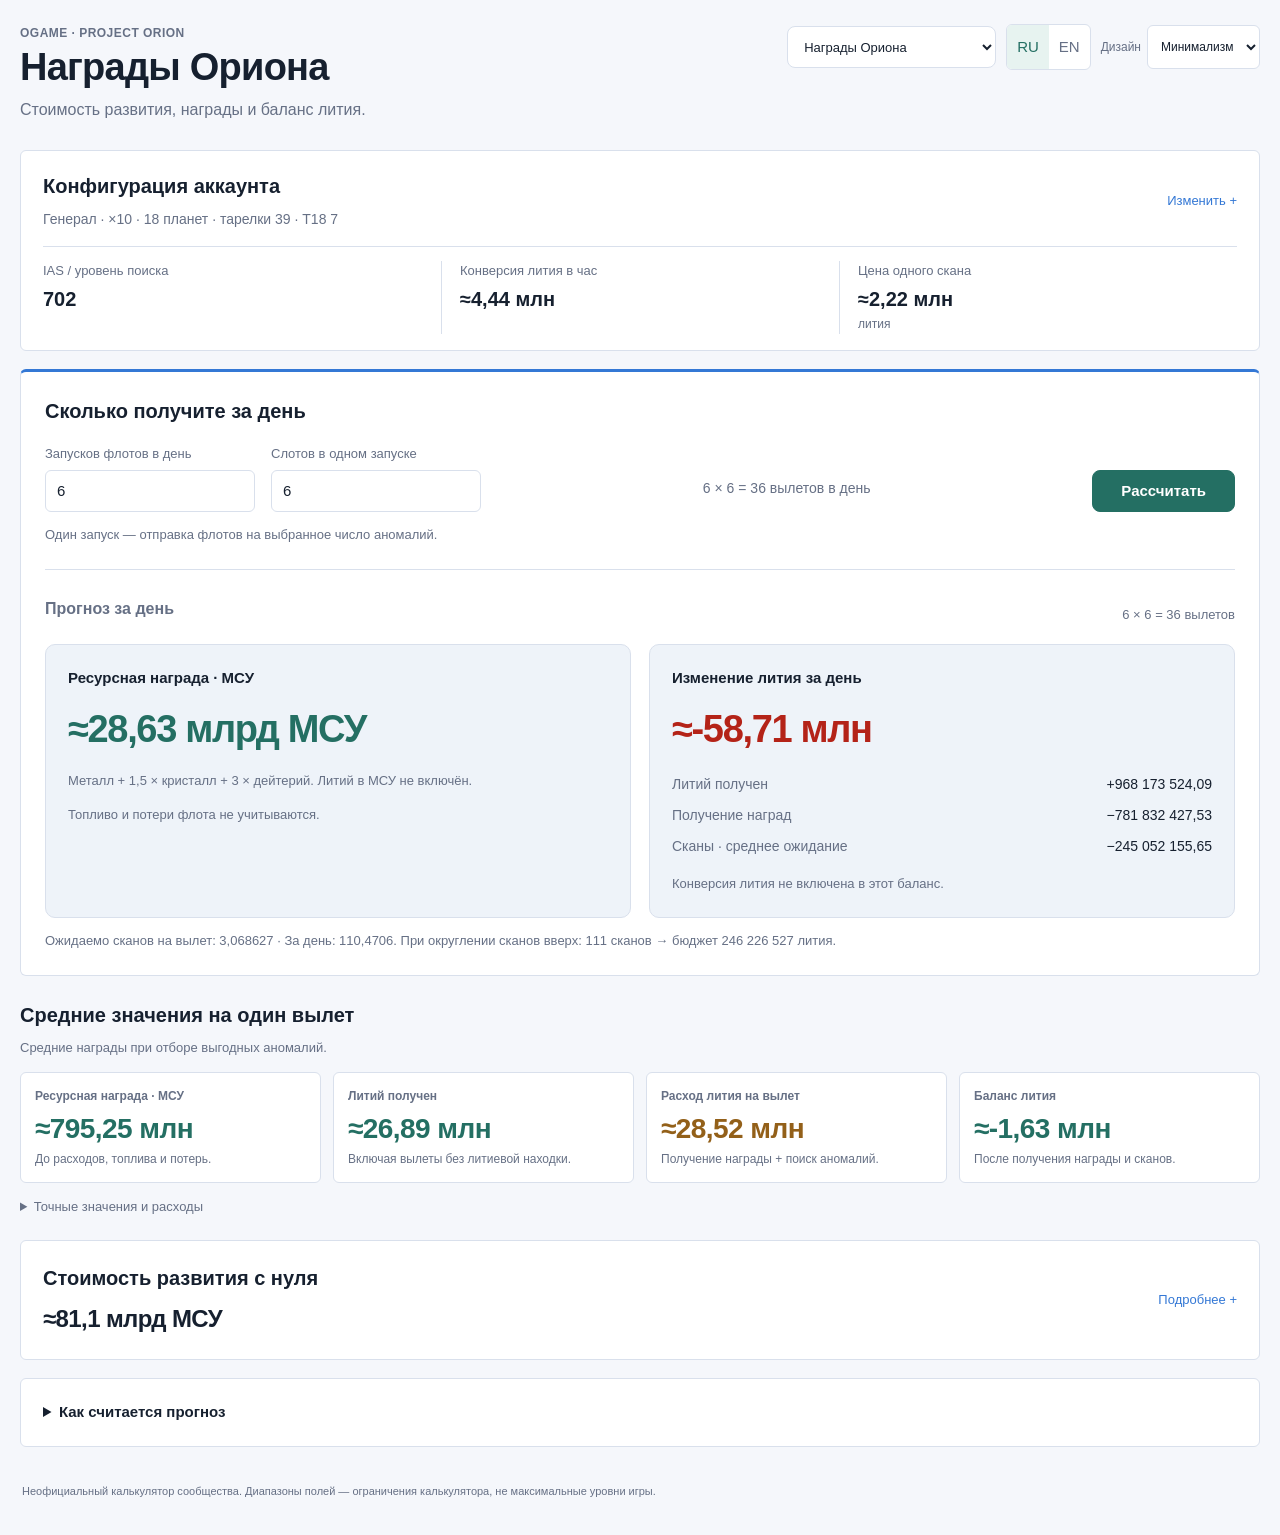
==== index.html @ 2113580e "Add expedition expected rewards calculator with independent resource and fleet models" ====
<!doctype html>
<html lang="ru" data-theme="minimal">
<head>
  <meta charset="utf-8">
  <meta name="viewport" content="width=device-width,initial-scale=1">
  <title>Награды Ориона — OGame</title>
  <meta name="description" content="OGame Orion expected rewards, lithium spending and account configuration cost calculator. RU/EN. Experimental model based on 1,878 anomalies.">
  <link rel="stylesheet" href="styles.css">
  <link rel="stylesheet" href="rewards.css?v=5">
  <script defer src="core.js?v=5"></script>
  <script defer src="rewards.js?v=6"></script>
</head>
<body data-calculator="rewards">
  <main class="shell">
    <header class="hero">
      <div><p class="eyebrow">OGame · Project Orion</p><h1 id="title">Награды Ориона</h1><p class="lede" id="intro"></p></div>
      <nav class="header-actions" aria-label="Language and design">
        <select id="calculatorSelect" class="calculator-picker" aria-label="Калькулятор">
          <option value="https://zikunow.github.io/ogame-orion-ias-calculator/" id="navIas">Калькулятор тарелок (IAS)</option>
          <option value="https://zikunow.github.io/ogame-orion-ias-calculator/resources.html" id="navResources">Калькулятор подзданий</option>
          <option value="https://zikunow.github.io/ogame-orion-ias-calculator/general.html" id="navGeneral">Калькулятор T18 Генерала</option>
          <option value="https://zikunow.github.io/ogame-orion-rewards-calculator/" id="navRewards" selected>Награды Ориона</option>
          <option value="expeditions.html" id="navExpeditions">Доход экспедиций</option>
          <option value="https://zikunow.github.io/ogame-orion-rewards-calculator/ias_for-dummies/" id="navSimple">Простой калькулятор</option>
          <option value="https://zikunow.github.io/ogame-orion-upgrade-planner/" id="navPlanner">Планировщик улучшений</option>
        </select>
        <div class="language-switch"><button type="button" id="langRu" aria-pressed="true">RU</button><button type="button" id="langEn" aria-pressed="false">EN</button></div>
        <label class="theme-control"><span id="themeLabel">Дизайн</span><select id="theme"><option value="minimal" id="minimal">Минимализм</option><option value="cosmic" id="cosmic">Космос</option></select></label>
      </nav>
    </header>
    <div id="form"></div>
    <p id="validation" class="validation" role="alert" hidden></p>
    
    <footer id="footer"></footer>
    <noscript>Для расчёта включите JavaScript. Enable JavaScript to use this calculator.</noscript>
  </main>
</body>
</html>
---- styles.css ----
:root {
  color-scheme: dark;
  --bg: #071019;
  --panel: #0d1a25;
  --panel-2: #102230;
  --line: #1e3a4d;
  --text: #e7f1f7;
  --muted: #8fa6b5;
  --accent: #65c6ff;
  --accent-2: #8fe3b0;
  --warning: #ffb86b;
  --danger: #ff7d7d;
  --shadow: 0 18px 60px rgba(0,0,0,.28);
}

* { box-sizing: border-box; }
.calculator-tabs { display: flex; gap: 8px; flex-wrap: wrap; margin-bottom: 18px; }
.calculator-tabs a { color: var(--text); text-decoration: none; padding: 8px 12px; border: 1px solid var(--line); border-radius: 6px; }
.calculator-tabs a:hover { border-color: var(--accent); }
.calculator-tabs a[aria-current="page"] { border-color: var(--accent); color: var(--accent); background: var(--panel); }
.resource-model { padding: 14px 16px; margin-top: 16px; }
.resource-model label { display: flex; gap: 10px; align-items: center; }
.resource-model input { width: 18px; height: 18px; accent-color: var(--accent); }
.resource-model p { margin: 8px 0; color: var(--muted); font-size: 13px; }
.resource-model a { color: var(--accent); font-size: 13px; }
.resource-controls select { width: 100%; height: 48px; border: 1px solid var(--line); border-radius: 6px; padding: 0 10px; background: var(--panel); color: var(--text); font: inherit; }
html { background: var(--bg); }
body {
  margin: 0;
  min-width: 320px;
  background:
    radial-gradient(circle at 15% 0%, rgba(51,130,170,.18), transparent 30rem),
    linear-gradient(180deg, #08131d 0%, var(--bg) 42rem);
  color: var(--text);
  font: 15px/1.5 Inter, ui-sans-serif, system-ui, -apple-system, BlinkMacSystemFont, "Segoe UI", sans-serif;
}

button, input { font: inherit; }

.shell {
  width: min(1500px, calc(100% - 32px));
  margin: 0 auto;
  padding: 44px 0 36px;
}

.hero {
  display: flex;
  align-items: flex-start;
  justify-content: space-between;
  gap: 24px;
  margin-bottom: 26px;
}

.eyebrow {
  margin: 0 0 6px;
  color: var(--accent);
  font-size: 12px;
  font-weight: 800;
  letter-spacing: .12em;
  text-transform: uppercase;
}

h1, h2, p { margin-top: 0; }
h1 {
  max-width: 880px;
  margin-bottom: 10px;
  font-size: clamp(32px, 5vw, 58px);
  line-height: 1.02;
  letter-spacing: -.045em;
}
h2 {
  margin-bottom: 0;
  font-size: 22px;
  letter-spacing: -.02em;
}

.lede {
  max-width: 760px;
  margin-bottom: 0;
  color: var(--muted);
  font-size: 17px;
}

.github-link, .secondary {
  border: 1px solid var(--line);
  border-radius: 10px;
  background: rgba(255,255,255,.025);
  color: var(--text);
  text-decoration: none;
  transition: .18s ease;
}
.github-link {
  flex: 0 0 auto;
  padding: 10px 13px;
}
.github-link:hover, .secondary:hover {
  border-color: #3b6a85;
  background: rgba(101,198,255,.07);
}

.panel {
  border: 1px solid var(--line);
  border-radius: 16px;
  background: linear-gradient(180deg, rgba(16,34,48,.94), rgba(10,24,34,.94));
  box-shadow: var(--shadow);
}

.controls {
  display: grid;
  grid-template-columns: repeat(3, minmax(140px, .75fr)) minmax(300px, 1.5fr) auto;
  gap: 14px;
  align-items: end;
  padding: 16px;
}

.controls > label > span,
.ratio legend,
.ratio label span {
  display: block;
  margin-bottom: 6px;
  color: var(--muted);
  font-size: 12px;
  font-weight: 700;
}

input {
  width: 100%;
  height: 42px;
  border: 1px solid #26465b;
  border-radius: 9px;
  outline: none;
  background: #081620;
  color: var(--text);
  padding: 0 11px;
}
input:focus {
  border-color: var(--accent);
  box-shadow: 0 0 0 3px rgba(101,198,255,.10);
}

.ratio {
  min-width: 0;
  margin: 0;
  border: 0;
  padding: 0;
}
.ratio-inputs {
  display: grid;
  grid-template-columns: 1fr auto 1fr auto 1fr;
  gap: 8px;
  align-items: end;
}
.ratio-inputs > span {
  padding-bottom: 10px;
  color: var(--muted);
}
.ratio label span { margin-bottom: 3px; }
.ratio input { height: 42px; }

.secondary {
  height: 42px;
  cursor: pointer;
  padding: 0 14px;
  white-space: nowrap;
}

.validation {
  margin: 12px 0 0;
  border: 1px solid rgba(255,125,125,.35);
  border-radius: 10px;
  background: rgba(255,125,125,.08);
  color: #ffd2d2;
  padding: 10px 12px;
}

.summary-grid {
  display: grid;
  grid-template-columns: repeat(4, 1fr);
  gap: 14px;
  margin: 14px 0;
}

.stat {
  min-width: 0;
  border: 1px solid var(--line);
  border-radius: 14px;
  background: rgba(13,26,37,.88);
  padding: 16px;
}
.stat span, .stat small {
  display: block;
  color: var(--muted);
}
.stat span {
  margin-bottom: 8px;
  font-size: 12px;
  font-weight: 800;
  letter-spacing: .06em;
  text-transform: uppercase;
}
.stat strong {
  display: block;
  overflow: hidden;
  margin-bottom: 4px;
  color: var(--accent-2);
  font-size: clamp(22px, 3vw, 32px);
  line-height: 1.15;
  text-overflow: ellipsis;
  white-space: nowrap;
}
.stat small { font-size: 12px; }

.table-panel { overflow: hidden; }
.section-head {
  display: flex;
  align-items: end;
  justify-content: space-between;
  gap: 24px;
  padding: 18px 18px 14px;
}
.section-head p:last-child {
  max-width: 520px;
  margin: 0;
  color: var(--muted);
  text-align: right;
  font-size: 13px;
}

.table-wrap {
  overflow: auto;
  border-top: 1px solid var(--line);
}
table {
  width: 100%;
  min-width: 1180px;
  border-collapse: collapse;
  font-variant-numeric: tabular-nums;
}
th, td {
  border-bottom: 1px solid rgba(39,72,92,.6);
  padding: 12px 13px;
  text-align: right;
  white-space: nowrap;
}
th:first-child, td:first-child { text-align: left; }
th {
  position: sticky;
  top: 0;
  z-index: 1;
  background: #0d1b26;
  color: #b8cbd6;
  font-size: 11px;
  letter-spacing: .045em;
  text-transform: uppercase;
}
th span {
  color: #708a99;
  font-size: 10px;
  font-weight: 600;
}
tbody tr:hover { background: rgba(101,198,255,.035); }
tbody tr:last-child td { border-bottom: 0; }
td strong { color: var(--text); }
td .sub {
  display: block;
  margin-top: 3px;
  color: #738b99;
  font-size: 10px;
}
.positive { color: var(--accent-2); }
.cost { color: #d9e9f2; }

.formulas {
  display: grid;
  grid-template-columns: 230px 1fr;
  gap: 18px 28px;
  margin-top: 14px;
  padding: 18px;
}
.formula-grid {
  display: grid;
  grid-template-columns: repeat(3, minmax(0, 1fr));
  gap: 12px;
}
.formula-grid > div {
  min-width: 0;
  border: 1px solid rgba(39,72,92,.75);
  border-radius: 11px;
  background: rgba(6,17,25,.35);
  padding: 13px;
}
.formula-grid span,
.formula-grid small {
  display: block;
  color: var(--muted);
  font-size: 11px;
}
.formula-grid code {
  display: block;
  overflow-x: auto;
  margin: 7px 0;
  color: #d8f3ff;
  font-size: 13px;
  white-space: nowrap;
}
.note {
  grid-column: 2;
  margin: 0;
  color: var(--warning);
  font-size: 12px;
}

footer {
  display: flex;
  justify-content: space-between;
  gap: 20px;
  padding: 18px 2px 0;
  color: #66808f;
  font-size: 11px;
}

@media (max-width: 1050px) {
  .controls { grid-template-columns: repeat(3, 1fr); }
  .ratio { grid-column: span 2; }
  .summary-grid { grid-template-columns: repeat(2, 1fr); }
  .formulas { grid-template-columns: 1fr; }
  .note { grid-column: 1; }
}

@media (max-width: 680px) {
  .shell { width: min(100% - 20px, 1500px); padding-top: 24px; }
  .hero { display: block; }
  .github-link { display: inline-block; margin-top: 18px; }
  .controls { grid-template-columns: 1fr 1fr; }
  .controls > label:first-child { grid-column: 1 / -1; }
  .ratio { grid-column: 1 / -1; }
  .secondary { grid-column: 1 / -1; }
  .summary-grid { grid-template-columns: 1fr; }
  .section-head { align-items: flex-start; flex-direction: column; }
  .section-head p:last-child { text-align: left; }
  .formula-grid { grid-template-columns: 1fr; }
  footer { flex-direction: column; }
}


.resource-totals { color: var(--text); overflow-wrap: anywhere; font-variant-numeric: tabular-nums; }
.table-hint { padding: 0 18px; color: var(--muted); font-size: 12px; }
button:focus-visible, a:focus-visible, .table-wrap:focus-visible { outline: 2px solid var(--accent); outline-offset: 3px; }
button:disabled { opacity: .5; cursor: default; }
.stat small { overflow-wrap: anywhere; }
@media (min-width: 1051px) and (max-width: 1250px) { .controls { grid-template-columns: repeat(3, 1fr); } .ratio { grid-column: span 2; } }

.header-actions { display: flex; flex: 0 0 auto; align-items: center; gap: 10px; }
.language-switch { display: flex; border: 1px solid var(--line); border-radius: 10px; overflow: hidden; }
.language-switch button { border: 0; background: transparent; color: var(--muted); padding: 10px; cursor: pointer; min-height: 44px; }
.language-switch button[aria-pressed="true"] { background: rgba(101,198,255,.15); color: var(--accent); }
@media (max-width: 680px) { .header-actions { margin-top: 18px; } .header-actions .github-link { margin-top: 0; } }

.gain-charts { margin: 18px 0; }
.chart-grid { display: grid; grid-template-columns: repeat(2, minmax(0,1fr)); gap: 14px; }
.chart-card { padding: 18px; min-width: 0; }
.chart-card h2 { font-size: 19px; }
.chart-description, .chart-note, .chart-readout { color: var(--muted); font-size: 12px; }
.chart-description { margin: 8px 0 0; min-height: 36px; }
.chart-card svg { display: block; width: 100%; height: auto; max-height: 340px; margin-top: 6px; overflow: visible; }
.chart-tick, .chart-axis-label { fill: var(--muted); font: 14px system-ui, sans-serif; }
.chart-grid-line { stroke: var(--line); stroke-width: 1; }
.chart-line { fill: none; stroke: var(--accent); stroke-width: 2.5; }
.chart-point { fill: var(--accent); stroke: var(--panel); stroke-width: 1.5; cursor: pointer; }
.chart-point:hover, .chart-point:focus { fill: var(--accent-2); stroke: var(--accent-2); outline: none; stroke-width: 5; }
.chart-insight { color: var(--accent-2); font-size: 14px; margin: 8px 0; overflow-wrap: anywhere; }
.chart-readout { margin-bottom: 0; min-height: 36px; }
.chart-note { margin: 10px 0 0; }
@media (max-width: 900px) { .chart-grid { grid-template-columns: 1fr; } }

.theme-control { display: flex; align-items: center; gap: 6px; color: var(--muted); font-size: 12px; white-space: nowrap; }
.theme-control select { min-height: 44px; max-width: 145px; border: 1px solid var(--line); border-radius: 6px; background: var(--panel); color: var(--text); padding: 0 9px; font: inherit; }
.theme-control select:focus-visible { outline: 2px solid var(--accent); outline-offset: 2px; }
@media (max-width: 1050px) { .hero { flex-direction: column; } .header-actions { flex-wrap: wrap; } }
@media (max-width: 680px) { .header-actions { gap: 8px; } .theme-control { gap: 4px; } .theme-control select { max-width: 122px; } }

html[data-theme="minimal"] {
  color-scheme: light;
  --bg: #f5f7fb;
  --panel: #ffffff;
  --panel-2: #eef3f9;
  --line: #d9e0ec;
  --text: #16202f;
  --muted: #667085;
  --accent: #3478d5;
  --accent-2: #246f63;
  --warning: #74531d;
  --danger: #b42318;
  --shadow: none;
}
html[data-theme="minimal"] body { background: var(--bg); font-family: Inter, "Segoe UI", Arial, sans-serif; }
html[data-theme="minimal"] .shell { padding-top: 24px; }
html[data-theme="minimal"] h1 { font-size: clamp(28px, 3vw, 38px); line-height: 1.05; letter-spacing: -.02em; font-weight: 700; }
html[data-theme="minimal"] h2 { font-size: 20px; letter-spacing: 0; }
html[data-theme="minimal"] .eyebrow { font-weight: 600; letter-spacing: .04em; color: var(--muted); }
html[data-theme="minimal"] .lede { font-size: 16px; max-width: 850px; }
html[data-theme="minimal"] .hero { margin-bottom: 20px; }
html[data-theme="minimal"] .panel { background: #fff; border-radius: 6px; box-shadow: none; }
html[data-theme="minimal"] .controls { background: transparent; border: 0; padding: 0 0 8px; box-shadow: none; }
html[data-theme="minimal"] .controls > label > span,
html[data-theme="minimal"] .ratio legend,
html[data-theme="minimal"] .ratio label span { font-weight: 400; }
html[data-theme="minimal"] input { background: #fff; color: var(--text); border-color: var(--line); border-radius: 6px; box-shadow: none; }
html[data-theme="minimal"] input:focus { border-color: var(--accent); box-shadow: 0 0 0 2px rgba(52,120,213,.12); }
html[data-theme="minimal"] .github-link,
html[data-theme="minimal"] .secondary { background: #fff; border-color: var(--line); border-radius: 6px; box-shadow: 0 1px 2px rgba(22,32,47,.08); }
html[data-theme="minimal"] .github-link:hover,
html[data-theme="minimal"] .secondary:hover { border-color: #b5c2d5; background: #eef3f9; }
html[data-theme="minimal"] .language-switch { background: #fff; border-radius: 6px; }
html[data-theme="minimal"] .language-switch button[aria-pressed="true"] { background: #e7f3f0; color: #246f63; }
html[data-theme="minimal"] .stat { background: #fff; border-radius: 6px; padding: 14px; }
html[data-theme="minimal"] .stat span { font-weight: 600; letter-spacing: 0; text-transform: none; }
html[data-theme="minimal"] .stat strong { font-size: 28px; font-weight: 700; }
html[data-theme="minimal"] th { background: #eef3f9; color: #3a4556; text-transform: none; letter-spacing: 0; font-size: 13px; }
html[data-theme="minimal"] th span { color: var(--muted); font-size: 11px; }
html[data-theme="minimal"] td { font-size: 14px; }
html[data-theme="minimal"] th,
html[data-theme="minimal"] td { padding: 10px 12px; border-bottom-color: #e4e7ec; }
html[data-theme="minimal"] td .sub { color: var(--muted); font-size: 11px; }
html[data-theme="minimal"] tbody tr:hover { background: #f5f7fb; }
html[data-theme="minimal"] .cost { color: var(--text); }
html[data-theme="minimal"] .formula-grid > div { background: #f8fafc; border-color: var(--line); border-radius: 6px; }
html[data-theme="minimal"] .formula-grid code { color: #3a4556; }
html[data-theme="minimal"] .validation { background: #fff1f0; border-color: #f3b8b3; color: #b42318; border-radius: 6px; }
html[data-theme="minimal"] footer { color: var(--muted); }
html[data-theme="minimal"] .chart-card h2 { font-size: 18px; }
html[data-theme="minimal"] .chart-grid-line { stroke: #e4e7ec; }

.efficiency-card { grid-column: 1 / -1; }
.efficiency-card svg { max-width: 700px; max-height: none; margin-left: auto; margin-right: auto; }
.efficiency-card .chart-description { min-height: 0; }

/* Secondary settings and charts stay out of the main calculation flow. */
.controls { grid-template-columns: repeat(3, minmax(0, 1fr)) auto; }
.resource-controls { grid-template-columns: repeat(3, minmax(0, 1fr)); }
.shared-tech-controls { grid-template-columns: minmax(140px, 1fr) minmax(160px, 2fr) auto auto; align-items: end; }
.shared-tech-controls p { color: var(--muted); margin: 0; align-self: center; }
.technology-block { margin-top: 26px; padding-top: 22px; border-top: 1px solid var(--line); }
body[data-calculator="resources"] [hidden] { display: none !important; }
.technology-table { margin-top: 12px; }
.technology-table > summary { padding: 16px 20px; cursor: pointer; font-weight: 600; }
.technology-table .table-open { display: none; }
.technology-table[open] .table-open { display: inline; }
.technology-table[open] .table-closed { display: none; }
.combined-summary { margin-top: 28px; padding: 22px; }
.combined-summary h2 { margin: 0 0 18px; }
.combined-summary .summary-grid { grid-template-columns: repeat(auto-fit, minmax(min(220px, 100%), 1fr)); }
.combined-gain { display: flex; align-items: baseline; justify-content: space-between; gap: 12px; margin: 8px 0; }
.combined-gain strong { font-size: 22px; }
.technology-heading { gap: 12px; margin-bottom: 18px; }
.technology-heading h2 { font-size: 20px; margin: 0; }
.header-actions .calculator-tabs { margin: 0; gap: 0; flex-wrap: nowrap; }
.header-calculators a { background: var(--panel); white-space: nowrap; font-size: 13px; padding: 10px 12px; }
.header-calculators a:first-child { border-radius: 6px 0 0 6px; }
.header-calculators a:last-child { border-radius: 0 6px 6px 0; margin-left: -1px; }
.header-actions { flex: 0 1 auto; flex-wrap: wrap; max-width: 100%; justify-content: flex-end; }
.hero > div { min-width: 0; }
.technology-empty { min-height: 300px; display: flex; flex-direction: column; align-items: center; justify-content: center; text-align: center; padding: 36px 18px; color: var(--muted); }
.technology-empty h2 { color: var(--text); font-size: 20px; margin: 0 0 8px; }
.technology-empty p { margin: 0; max-width: 480px; }
@media (max-width: 1250px) { .hero { flex-direction: column; } .header-actions { justify-content: flex-start; } }
.technology-heading .remove-technology { flex-shrink: 0; }
.building-info { color: var(--muted); font-size: 13px; }
@media (max-width: 700px) {
  .shared-tech-controls { grid-template-columns: 1fr 1fr; }
  .shared-tech-controls p { grid-column: 1 / -1; }
  .technology-heading { align-items: flex-start; }
  .technology-heading h2 { font-size: 18px; }
}
@media (max-width: 400px) {
  .shared-tech-controls, .resource-controls { grid-template-columns: 1fr; }
  .technology-heading { flex-wrap: wrap; }
}
.ratio-menu { position: relative; }
.ratio-menu:not([open]) .ratio-popover { display: none; }
.ratio-menu summary, .charts-panel summary { cursor: pointer; list-style: none; }
.ratio-menu summary::-webkit-details-marker, .charts-panel summary::-webkit-details-marker { display: none; }
.ratio-menu summary { padding: 10px 13px; border: 1px solid var(--line); border-radius: 8px; background: var(--panel); white-space: nowrap; }
.ratio-menu summary::after { content: " ▾"; }
.ratio-menu[open] summary::after { content: " ▴"; }
#ratioValue { color: var(--muted); margin-left: 5px; }
.ratio-popover { position: absolute; top: calc(100% + 8px); right: 0; width: 310px; padding: 16px; z-index: 10; background: #102230; border: 1px solid var(--line); border-radius: 8px; box-shadow: 0 8px 24px rgba(0,0,0,.16); }
.ratio-popover p { margin: 12px 0 0; color: var(--muted); font-size: 12px; }
html[data-theme="minimal"] .ratio-popover { background: #fff; }
.charts-panel { margin: 16px 0 22px; }
.charts-panel > summary { display: flex; align-items: center; gap: 12px; padding: 16px; font-weight: 600; }
.charts-panel > summary::before { content: "+"; color: var(--accent); font-size: 20px; }
.charts-panel[open] > summary::before { content: "−"; }
.charts-caption { margin-left: auto; font-size: 12px; font-weight: 400; color: var(--muted); }
.charts-open, .charts-panel[open] .charts-closed { display: none; }
.charts-panel[open] .charts-open { display: inline; }
.charts-panel .gain-charts { margin: 0; padding: 0 14px 14px; }
.ratio-menu summary:focus-visible, .charts-panel summary:focus-visible { outline: 2px solid var(--accent); outline-offset: 3px; }
@media (max-width: 700px) {
  .controls { grid-template-columns: repeat(2, minmax(0, 1fr)); }
  .header-actions { position: relative; width: 100%; }
  .ratio-menu { position: static; }
  .ratio-popover { left: 0; right: auto; width: min(310px, calc(100vw - 32px)); }
  .charts-caption { display: none; }
}
@media (max-width: 400px) { .controls { grid-template-columns: 1fr; } }
/* General T18 shares both designs with the existing calculators. */
.header-calculators a { border-radius: 0; margin-left: -1px; }
.header-calculators a:first-child { margin-left: 0; }
.general-controls { grid-template-columns: repeat(3, minmax(0, 1fr)); align-items: start; margin-bottom: 16px; }
.general-controls select { width: 100%; height: 42px; border: 1px solid var(--line); border-radius: 6px; padding: 0 10px; background: var(--panel); color: var(--text); font: inherit; }
.general-controls small { display: block; color: var(--muted); margin-top: 6px; }
.general-discount { padding: 20px; margin-bottom: 16px; }
.general-discount > strong { font-size: 24px; margin: 0 16px; }
.general-discount small { color: var(--muted); overflow-wrap: anywhere; }
.check-label { display: flex; gap: 10px; align-items: center; margin-top: 16px; }
.check-label input { width: 18px; height: 18px; flex: 0 0 18px; }
#buildingCostInfo { margin-top: 12px; }
.general-modifiers { margin-bottom: 20px; padding: 16px 20px; }
.general-modifiers > summary { cursor: pointer; }
.general-modifiers .controls { margin-top: 16px; }
.general-modifiers:not([open]) .controls { display: none; }
body[data-calculator="general"] .formula-grid code { white-space: normal; overflow-wrap: anywhere; }
body[data-calculator="general"] .stat small { overflow-wrap: anywhere; }
@media (max-width: 700px) { .general-controls { grid-template-columns: 1fr; } .general-discount > small { display: block; margin-top: 6px; } }

.general-upgrade-controls { grid-template-columns: repeat(3, minmax(0, 1fr)) auto; align-items: end; }
@media (min-width: 701px) and (max-width: 1100px) {
  .general-controls > label > span { min-height: 36px; }
  .general-upgrade-controls { grid-template-columns: repeat(2, minmax(0, 1fr)); }
}
@media (max-width: 700px) {
  .general-upgrade-controls { grid-template-columns: 1fr; }
  .general-upgrade-controls .secondary { grid-column: auto; }
}
---- rewards.css ----
[hidden] { display:none !important; }
.account-panel,.investment,.flight-panel,.daily-panel,.model-panel { padding:22px; margin:18px 0; }
.section-top { display:flex; align-items:center; justify-content:space-between; flex-wrap:wrap; gap:12px; margin-bottom:20px; }
.field-grid { display:grid; grid-template-columns:repeat(4,minmax(0,1fr)); gap:18px; }
.field-grid label > span { display:block; color:var(--muted); font-size:13px; margin-bottom:6px; }
.field-grid small { display:block; color:var(--muted); font-size:12px; margin-top:6px; }
.field-grid select { width:100%; height:42px; border:1px solid var(--line); border-radius:6px; background:var(--panel); color:var(--text); padding:0 10px; font:inherit; }
.field-grid input:disabled { opacity:.7; }
.field-grid select:focus-visible,button:focus-visible,summary:focus-visible { outline:2px solid var(--accent); outline-offset:3px; }
.metrics { display:grid; grid-template-columns:repeat(3,minmax(0,1fr)); gap:12px; padding:20px 0 0; margin-top:20px; border-top:1px solid var(--line); }
.metric { padding:14px 16px; border:1px solid var(--line); border-radius:8px; background:var(--panel-2); }
.metric span { display:block; color:var(--muted); font-size:13px; margin-bottom:6px; }
.metric b { display:block; color:var(--text); font-size:24px; font-weight:700; line-height:1.25; overflow-wrap:anywhere; }
.metric small { display:block; color:var(--muted); font-size:12px; margin-top:5px; }
.note { color:var(--muted); font-size:13px; margin:12px 0 0; }
.model-warning { border-left:3px solid var(--warning); padding:8px 12px; color:var(--text); font-size:13px; margin:14px 0; background:var(--panel-2); }
.investment-total { font-size:clamp(26px,4vw,38px); font-weight:700; color:var(--accent-2); letter-spacing:-.02em; }
.table-wrap { overflow-x:auto; margin-top:18px; }
table { width:100%; }
th,td { white-space:nowrap; }
td:first-child,th:first-child { white-space:normal; min-width:170px; }
td:not(:first-child),th:not(:first-child) { text-align:right; }
tfoot td { font-weight:700; border-top:2px solid var(--line); }
.rewards-summary { grid-template-columns:repeat(3,minmax(0,1fr)); }
.rewards-summary .stat strong { font-size:clamp(23px,2.4vw,34px); overflow-wrap:anywhere; overflow:visible; }
.toggle { display:flex; gap:10px; align-items:flex-start; margin-top:16px; }
.toggle input { width:18px; height:18px; flex:0 0 18px; margin:3px 0; accent-color:var(--accent); }
.toggle span { font-size:13px; }
.daily-grid { display:grid; grid-template-columns:repeat(2,minmax(0,1fr)); gap:18px; }
.balance { border:1px solid var(--line); border-radius:8px; padding:18px; background:var(--panel-2); }
.balance h3 { font-size:15px; margin:0 0 12px; }
.balance strong { display:block; font-size:clamp(25px,3vw,36px); color:var(--accent-2); overflow-wrap:anywhere; }
.ledger { display:grid; grid-template-columns:1fr auto; gap:10px; margin:16px 0; font-size:14px; }
.ledger dt { color:var(--muted); }
.ledger dd { margin:0; text-align:right; }
.negative { color:var(--danger) !important; }
html[data-theme="minimal"] .negative { color:#b42318 !important; }
html[data-theme="minimal"] select { background:#fff; }
.model-panel > summary { cursor:pointer; font-weight:600; }
.model-panel h3 { margin:20px 0 10px; }
.model-panel p,.model-panel li { font-size:14px; color:var(--muted); }
.model-panel pre { white-space:pre-wrap; overflow-wrap:anywhere; font-size:12px; background:var(--panel-2); padding:16px; border-radius:6px; }
a { color:var(--accent); }
.status { min-height:20px; font-size:13px; color:var(--muted); }
@media(max-width:1000px) { .field-grid { grid-template-columns:repeat(2,minmax(0,1fr)); } }
@media(max-width:680px) { .field-grid,.rewards-summary,.daily-grid { grid-template-columns:1fr; } .account-panel,.investment,.flight-panel,.daily-panel,.model-panel { padding:16px; } .ledger { font-size:12px; } }
@media(max-width:680px) { .metrics { grid-template-columns:1fr; } }

.settings-summary { display:flex; align-items:center; justify-content:space-between; gap:14px; cursor:pointer; list-style:none; }
.settings-summary::-webkit-details-marker { display:none; }
.settings-summary h2 { margin:0; }
.settings-summary > span { color:var(--accent); font-size:13px; white-space:nowrap; }
.settings-close::after { content:" −"; }
.settings-open::after { content:" +"; }
#accountSettings .settings-close { display:none; }
#accountSettings[open] .settings-close { display:inline; }
#accountSettings[open] .settings-open { display:none; }
.settings-actions { display:flex; justify-content:flex-end; gap:8px; flex-wrap:wrap; margin:18px 0; }
.settings-summary:focus-visible { outline:2px solid var(--accent); outline-offset:4px; border-radius:4px; }

.investment-body { margin-top:20px; }
.investment .investment-close { display:none; }
.investment[open] .investment-close { display:inline; }
.investment[open] .investment-open { display:none; }
.investment-close::after { content:" −"; }
.investment-open::after { content:" +"; }

.averages-panel { margin:24px 0; }
.averages-description { margin:7px 0 14px; }
.simulator-controls { grid-template-columns:minmax(170px,1fr) minmax(170px,1fr) auto; align-items:end; }
.simulator-controls small:empty { display:none; }
.calculate-button { height:42px; padding:0 28px; border:1px solid #246f63; border-radius:6px; background:#246f63; color:#fff; font:inherit; font-weight:600; cursor:pointer; }
.calculate-button:hover { background:#1b594f; }
.simulation-status { color:var(--muted); font-size:13px; margin:10px 0 0; }
.simulation-status:empty { display:none; }
@media(max-width:680px) { .simulator-controls { grid-template-columns:1fr; } .calculate-button { width:100%; } }


/* Task-focused rewards layout */
.shell { max-width:1240px; margin:0 auto; }
.hero { align-items:flex-start; gap:24px; padding-bottom:8px; }
.hero h1 { font-size:clamp(28px,3.5vw,42px); letter-spacing:-.035em; }
.hero .lede { margin-top:8px; }
.header-actions { gap:10px; }
.calculator-picker { max-width:260px; height:42px; padding:0 12px; border:1px solid var(--line); border-radius:8px; background:var(--panel); color:var(--text); font:inherit; font-size:13px; }
.calculator-picker:focus-visible { outline:2px solid var(--accent); outline-offset:3px; }
.panel { border-radius:12px; }
.account-panel { padding:20px 22px 16px; }
.account-summary { margin:7px 0 0; font-size:14px; line-height:1.6; color:var(--muted); font-weight:400; }
.settings-summary > div { min-width:0; }
.metrics { gap:0; padding-top:14px; margin-top:16px; }
.metric { padding:0 18px; border:0; border-radius:0; background:transparent; }
.metric:first-child { padding-left:0; }
.metric + .metric { border-left:1px solid var(--line); }
.metric b { font-size:20px; }
.metric small { display:inline; }
.status:empty { display:none; }
.flight-panel { padding:24px; border-top:3px solid var(--accent); }
.flight-panel .section-top { margin-bottom:18px; }
.simulator-controls { grid-template-columns: minmax(140px,210px) minmax(140px,210px) 1fr auto; gap:16px; }
.flight-count { align-self:center; margin:20px 0 0; color:var(--muted); font-size:14px; text-align:center; }
.calculate-button { border-radius:8px; }
.daily-panel { padding:0; margin:24px 0 0; border-top:1px solid var(--line); padding-top:22px; }
.daily-panel .section-top h2 { font-size:16px; color:var(--muted); }
.balance { padding:22px; border-radius:10px; }
.balance strong { font-size:clamp(27px,3vw,38px); letter-spacing:-.035em; }
.ledger { line-height:1.5; }
.rewards-summary { grid-template-columns:repeat(4,minmax(0,1fr)); gap:12px; }
.rewards-summary .stat { padding:18px; border-radius:10px; }
.rewards-summary .stat strong { font-size:clamp(22px,2.1vw,28px); letter-spacing:-.02em; }
.expense strong { color:var(--text) !important; }
html[data-theme="minimal"] .expense strong { color:#936019 !important; }
.investment-preview { display:block; margin-top:8px; font-size:24px; letter-spacing:-.025em; color:var(--text); }
.investment-total { font-size:20px; color:var(--text); }
.model-panel { background:transparent; }
.note { line-height:1.65; }
.settings-summary h2,.averages-panel h2,.flight-panel h2 { font-size:18px; }
html[data-theme="cosmic"] .flight-panel { box-shadow:0 0 30px rgba(0,180,190,.06); }
@media(max-width:1000px) {
  .hero { flex-wrap:wrap; }
  .header-actions { flex-wrap:wrap; }
  .simulator-controls { grid-template-columns:1fr 1fr auto; }
  .flight-count { grid-column:1 / 3; grid-row:2; text-align:left; margin:0; }
  .calculate-button { grid-column:3; grid-row:1; }
  .rewards-summary { grid-template-columns:repeat(2,minmax(0,1fr)); }
}
@media(max-width:680px) {
  .hero { gap:16px; }
  .header-actions { width:100%; }
  .calculator-picker { max-width:none; width:100%; }
  .account-panel,.flight-panel,.investment,.model-panel { padding:18px; }
  .settings-summary { align-items:flex-start; }
  .metrics { grid-template-columns:1fr; gap:12px; }
  .metric,.metric:first-child { padding:0; display:flex; align-items:baseline; justify-content:space-between; gap:12px; flex-wrap:wrap; }
  .metric + .metric { border-left:0; border-top:1px solid var(--line); padding-top:12px; }
  .metric span { margin:0; font-size:12px; }
  .metric b { font-size:18px; }
  .metric small { display:none; }
  .simulator-controls { grid-template-columns:1fr 1fr; gap:12px; }
  .flight-count { grid-column:1 / -1; grid-row:auto; }
  .calculate-button { grid-column:1 / -1; grid-row:auto; }
  .daily-panel { padding:18px 0 0; }
  .balance { padding:18px; }
  .ledger { grid-template-columns:minmax(0,1fr) auto; font-size:12px; gap:8px; }
  .rewards-summary { grid-template-columns:1fr; }
  .rewards-summary .stat { padding:16px; }
}
.flight-details { margin-top:14px; color:var(--muted); font-size:13px; }
.flight-details summary { cursor:pointer; width:fit-content; }
.flight-details .ledger { max-width:640px; padding:14px; border:1px solid var(--line); border-radius:8px; }
@media(max-width:680px) { .flight-details .ledger { grid-template-columns:1fr; } .flight-details dd { text-align:left; color:var(--text); } }

.auto-fit-control { margin-top:16px; padding:14px 16px; border:1px solid var(--line); border-radius:8px; background:var(--panel-2); }
.auto-fit-label { display:flex; align-items:center; gap:10px; cursor:pointer; font-weight:600; font-size:14px; }
.auto-fit-label input { width:18px; height:18px; margin:0; flex:0 0 18px; accent-color:var(--accent); }
.auto-fit-control .note { margin:7px 0 0 28px; font-size:12px; }
.auto-fit-status { margin:8px 0 0 28px; color:var(--accent); font-size:13px; line-height:1.6; }
.auto-fit-status:empty { display:none; }
.field-grid input:disabled { background:var(--panel-2); color:var(--muted); cursor:not-allowed; opacity:1; }
@media(max-width:680px) { .auto-fit-control { padding:12px; } .auto-fit-control .note,.auto-fit-status { margin-left:0; } }

.primary-settings { grid-template-columns:repeat(2,minmax(0,1fr)); align-items:start; gap:20px; }
.planet-setting,.scanner-setting { padding:18px; border-radius:10px; background:var(--panel-2); border:1px solid var(--line); }
.scanner-setting { border:2px solid var(--accent); padding:17px; }
.primary-settings .field-label { color:var(--text); font-weight:600; font-size:14px; }
.scanner-setting input[type="number"] { font-size:20px; font-weight:700; height:48px; border-color:var(--accent); }
.scanner-setting .auto-fit-control { padding:14px 0 0; border:0; border-radius:0; border-top:1px solid var(--line); margin-top:14px; background:transparent; }
.settings-group { margin-top:24px; padding-top:20px; border-top:1px solid var(--line); }
.settings-group h3 { margin:0 0 14px; font-size:14px; color:var(--text); }
.upgrade-settings { grid-template-columns:repeat(3,minmax(0,1fr)); }
.setting-field .field-label { display:flex; gap:8px; align-items:center; justify-content:space-between; }
.managed-badge { flex:0 0 auto; font-size:11px; font-weight:600; padding:3px 7px; border:1px solid var(--line); border-radius:5px; color:var(--accent); background:var(--panel-2); }
.managed-field { border:1px dashed var(--line); background:var(--panel-2); border-radius:8px; padding:12px; }
.managed-field input:disabled { border-style:dashed; background:var(--panel); }
.managed-notice { color:var(--muted); margin:-4px 0 14px; font-size:12px; line-height:1.6; }
@media(max-width:680px) { .primary-settings,.upgrade-settings { grid-template-columns:1fr; } .planet-setting,.scanner-setting { padding:14px; } .scanner-setting { padding:13px; } .settings-group { margin-top:20px; } }
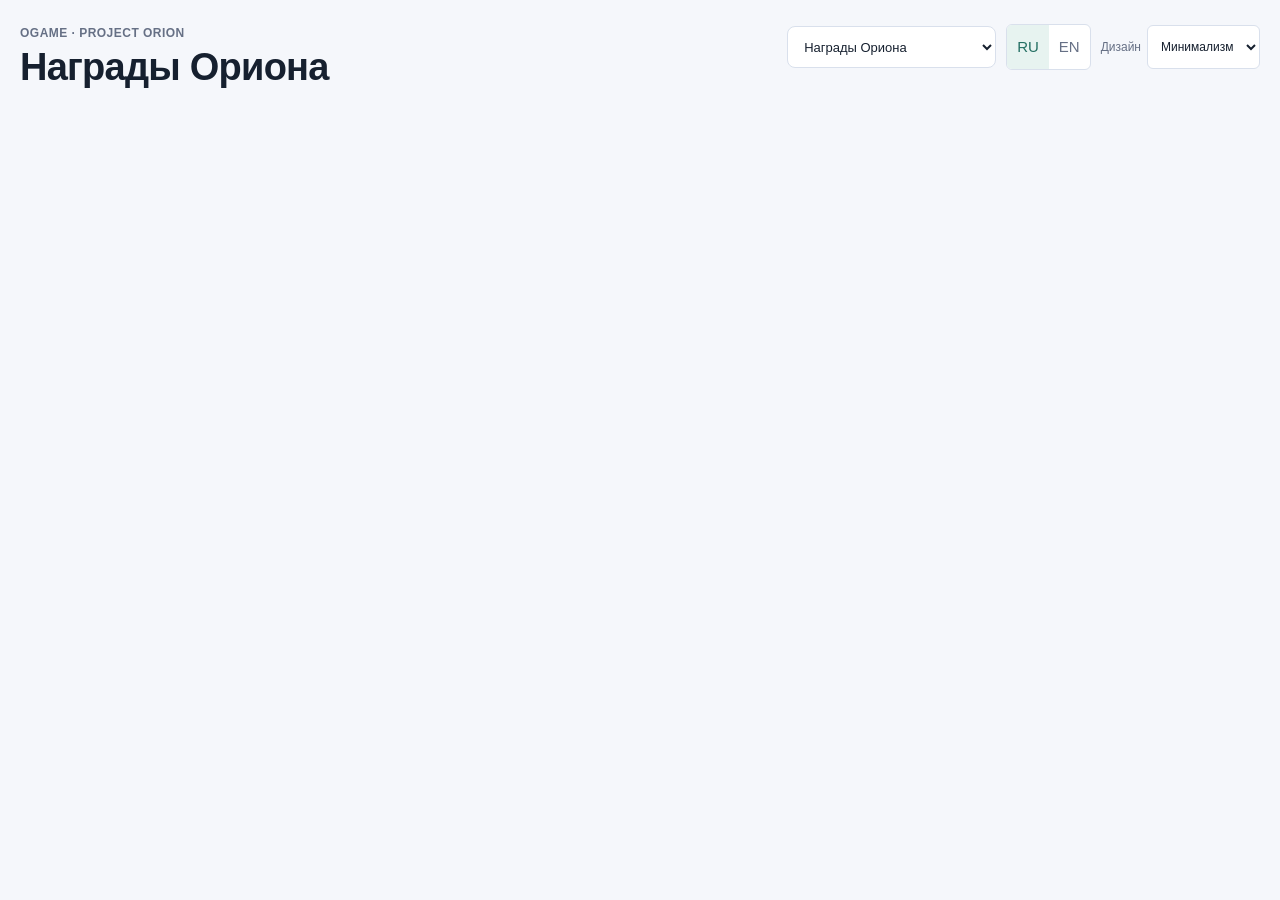
==== commit 977621f9: "Update both calculators for sustainable income, cashback and reserve sessions" ====
--- a/index.html
+++ b/index.html
@@ -4,11 +4,14 @@
   <meta charset="utf-8">
   <meta name="viewport" content="width=device-width,initial-scale=1">
   <title>Награды Ориона — OGame</title>
-  <meta name="description" content="OGame Orion expected rewards, lithium spending and account configuration cost calculator. RU/EN. Experimental model based on 1,878 anomalies.">
+  <meta name="description" content="OGame Orion calendar-day income, session duration, lithium cashback and refill cycles. RU/EN. Experimental model based on 1,998 anomalies.">
   <link rel="stylesheet" href="styles.css">
   <link rel="stylesheet" href="rewards.css?v=5">
-  <script defer src="core.js?v=5"></script>
-  <script defer src="rewards.js?v=6"></script>
+  <script defer src="shared/planner-costs.js"></script>
+  <script defer src="https://zikunow.github.io/ogame-orion-upgrade-planner/anomaly-sample.js"></script>
+  <script defer src="shared/planner-core.js"></script>
+  <script defer src="core.js?v=7"></script>
+  <script defer src="rewards.js?v=7"></script>
 </head>
 <body data-calculator="rewards">
   <main class="shell">
@@ -20,7 +23,6 @@
           <option value="https://zikunow.github.io/ogame-orion-ias-calculator/resources.html" id="navResources">Калькулятор подзданий</option>
           <option value="https://zikunow.github.io/ogame-orion-ias-calculator/general.html" id="navGeneral">Калькулятор T18 Генерала</option>
           <option value="https://zikunow.github.io/ogame-orion-rewards-calculator/" id="navRewards" selected>Награды Ориона</option>
-          <option value="expeditions.html" id="navExpeditions">Доход экспедиций</option>
           <option value="https://zikunow.github.io/ogame-orion-rewards-calculator/ias_for-dummies/" id="navSimple">Простой калькулятор</option>
           <option value="https://zikunow.github.io/ogame-orion-upgrade-planner/" id="navPlanner">Планировщик улучшений</option>
         </select>
@@ -37,3 +39,4 @@
 </body>
 </html>
 
+
--- a/rewards.css
+++ b/rewards.css
@@ -174,3 +174,6 @@
 .managed-field input:disabled { border-style:dashed; background:var(--panel); }
 .managed-notice { color:var(--muted); margin:-4px 0 14px; font-size:12px; line-height:1.6; }
 @media(max-width:680px) { .primary-settings,.upgrade-settings { grid-template-columns:1fr; } .planet-setting,.scanner-setting { padding:14px; } .scanner-setting { padding:13px; } .settings-group { margin-top:20px; } }
+
+
+.field-grid>label{min-width:0}.ledger dd{min-width:0;overflow-wrap:anywhere}.settings-extra{margin-top:20px}.settings-extra summary{cursor:pointer;margin-bottom:18px}.account-panel>h2,.flight-panel>h2{margin-bottom:20px}.settings-actions button{padding:10px 14px;border:1px solid var(--line);border-radius:6px;background:var(--panel);color:var(--text);font:inherit;cursor:pointer}.settings-actions{justify-content:flex-start}.stat{min-width:0}.stat small{display:block;line-height:1.5;margin-top:8px}
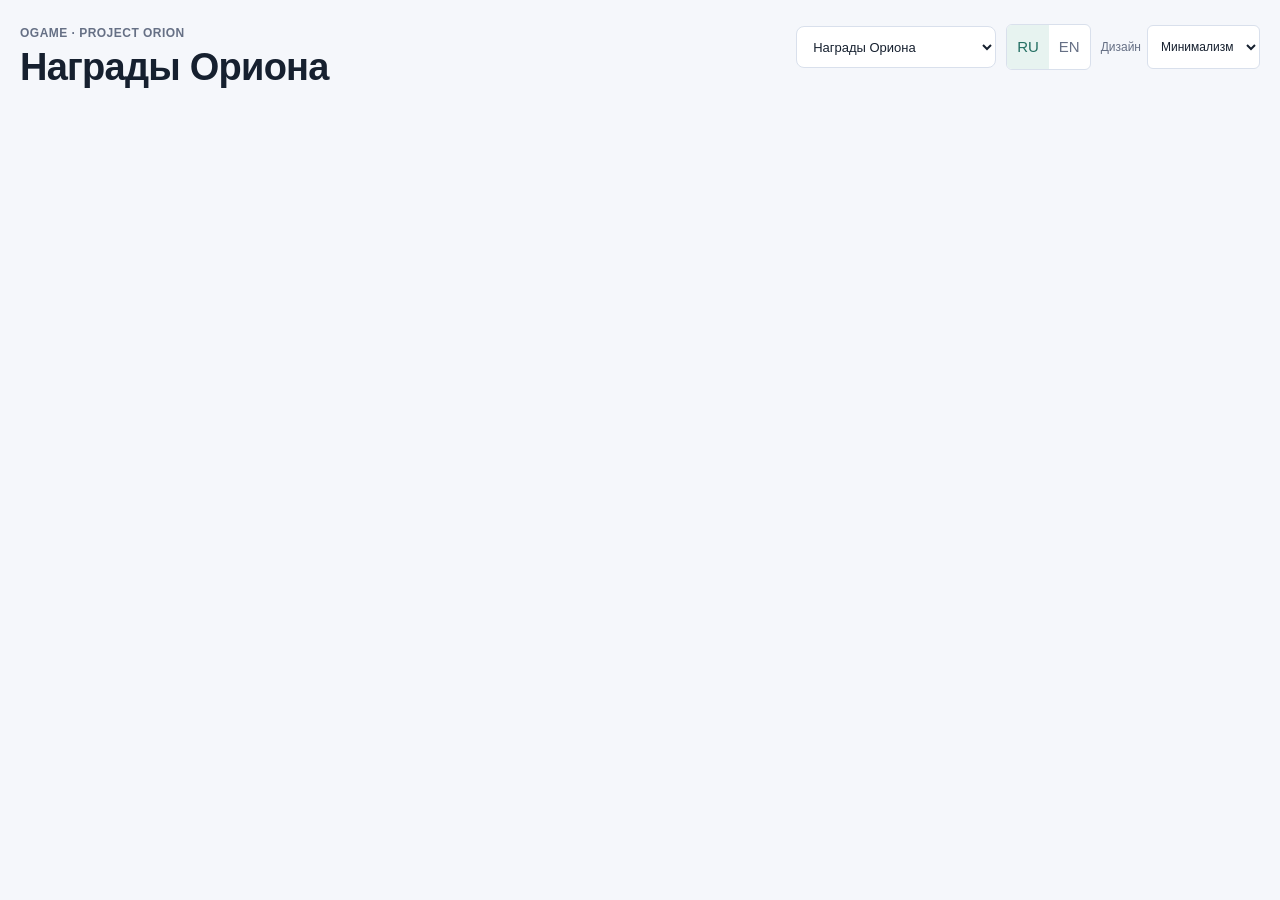
==== commit c164de80: "Keep three active calculators and link them through a shared navigation menu" ====
--- a/index.html
+++ b/index.html
@@ -6,12 +6,12 @@
   <title>Награды Ориона — OGame</title>
   <meta name="description" content="OGame Orion calendar-day income, session duration, lithium cashback and refill cycles. RU/EN. Experimental model based on 1,998 anomalies.">
   <link rel="stylesheet" href="styles.css">
-  <link rel="stylesheet" href="rewards.css?v=5">
+  <link rel="stylesheet" href="rewards.css?v=9">
   <script defer src="shared/planner-costs.js"></script>
   <script defer src="https://zikunow.github.io/ogame-orion-upgrade-planner/anomaly-sample.js"></script>
   <script defer src="shared/planner-core.js"></script>
   <script defer src="core.js?v=7"></script>
-  <script defer src="rewards.js?v=7"></script>
+  <script defer src="rewards.js?v=11"></script>
 </head>
 <body data-calculator="rewards">
   <main class="shell">
@@ -19,9 +19,6 @@
       <div><p class="eyebrow">OGame · Project Orion</p><h1 id="title">Награды Ориона</h1><p class="lede" id="intro"></p></div>
       <nav class="header-actions" aria-label="Language and design">
         <select id="calculatorSelect" class="calculator-picker" aria-label="Калькулятор">
-          <option value="https://zikunow.github.io/ogame-orion-ias-calculator/" id="navIas">Калькулятор тарелок (IAS)</option>
-          <option value="https://zikunow.github.io/ogame-orion-ias-calculator/resources.html" id="navResources">Калькулятор подзданий</option>
-          <option value="https://zikunow.github.io/ogame-orion-ias-calculator/general.html" id="navGeneral">Калькулятор T18 Генерала</option>
           <option value="https://zikunow.github.io/ogame-orion-rewards-calculator/" id="navRewards" selected>Награды Ориона</option>
           <option value="https://zikunow.github.io/ogame-orion-rewards-calculator/ias_for-dummies/" id="navSimple">Простой калькулятор</option>
           <option value="https://zikunow.github.io/ogame-orion-upgrade-planner/" id="navPlanner">Планировщик улучшений</option>
--- a/rewards.css
+++ b/rewards.css
@@ -177,3 +177,11 @@
 
 
 .field-grid>label{min-width:0}.ledger dd{min-width:0;overflow-wrap:anywhere}.settings-extra{margin-top:20px}.settings-extra summary{cursor:pointer;margin-bottom:18px}.account-panel>h2,.flight-panel>h2{margin-bottom:20px}.settings-actions button{padding:10px 14px;border:1px solid var(--line);border-radius:6px;background:var(--panel);color:var(--text);font:inherit;cursor:pointer}.settings-actions{justify-content:flex-start}.stat{min-width:0}.stat small{display:block;line-height:1.5;margin-top:8px}
+
+/* Three forecast cards replace the old four-reward layout. */
+.summary-grid.rewards-summary{grid-template-columns:repeat(3,minmax(0,1fr))}.panel.daily-panel{padding:22px;margin:18px 0}@media(max-width:1000px){.summary-grid.rewards-summary{grid-template-columns:1fr}}@media(max-width:680px){.panel.daily-panel{padding:16px}}
+
+.summary-grid.rewards-summary{grid-template-columns:repeat(4,minmax(0,1fr))}@media(max-width:1000px){.summary-grid.rewards-summary{grid-template-columns:repeat(2,minmax(0,1fr))}}@media(max-width:680px){.summary-grid.rewards-summary{grid-template-columns:1fr}}
+
+.daily-panel > summary { cursor:pointer; font-size:18px; font-weight:600; }
+.daily-panel[open] > summary { margin-bottom:20px; }
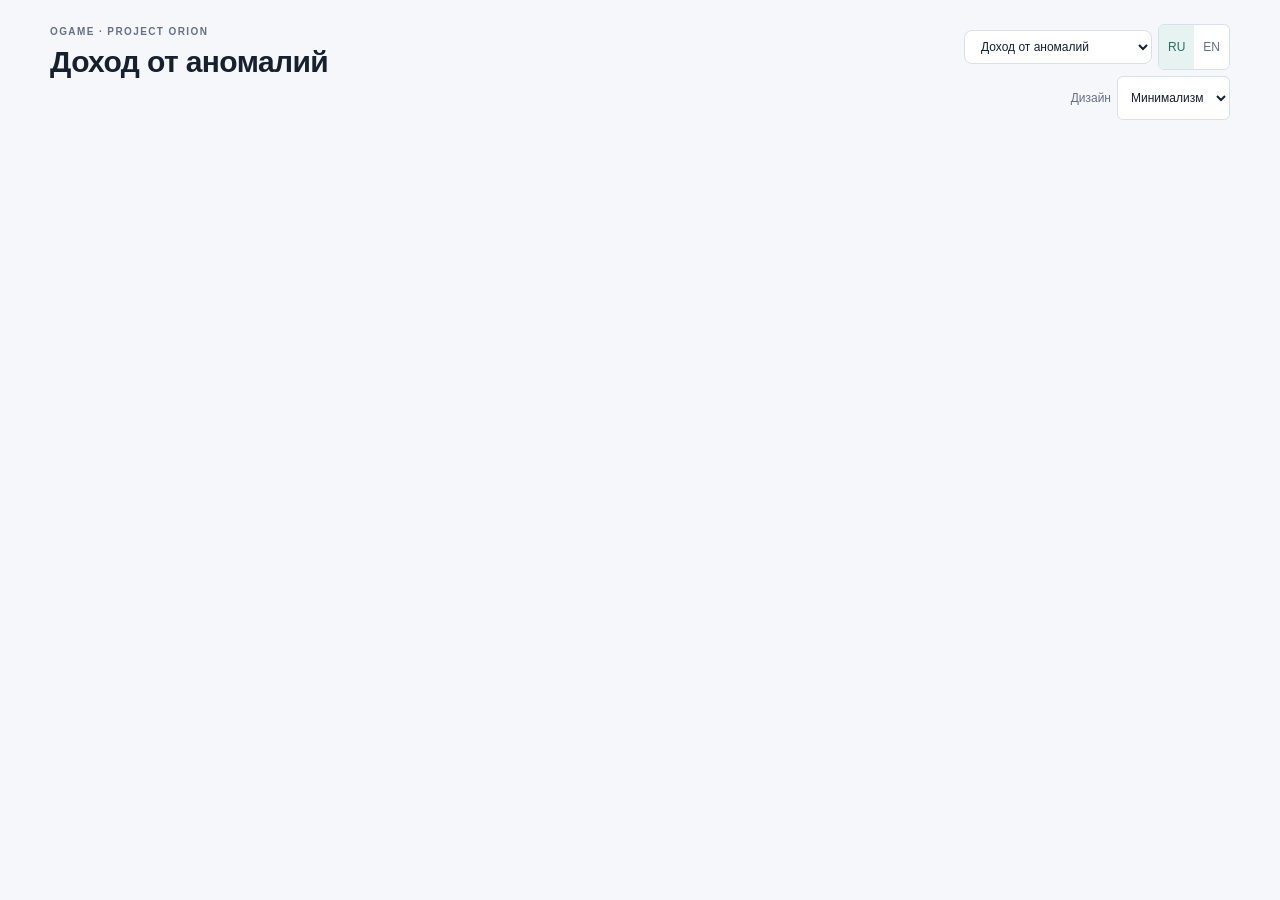
==== commit a1de23dc: "Compact Orion income interface and clarify player-facing labels" ====
--- a/index.html
+++ b/index.html
@@ -3,23 +3,23 @@
 <head>
   <meta charset="utf-8">
   <meta name="viewport" content="width=device-width,initial-scale=1">
-  <title>Награды Ориона — OGame</title>
+  <title>Доход от аномалий — OGame</title>
   <meta name="description" content="OGame Orion calendar-day income, session duration, lithium cashback and refill cycles. RU/EN. Experimental model based on 1,998 anomalies.">
   <link rel="stylesheet" href="styles.css">
-  <link rel="stylesheet" href="rewards.css?v=9">
+  <link rel="stylesheet" href="rewards.css?v=12">
   <script defer src="shared/planner-costs.js"></script>
   <script defer src="https://zikunow.github.io/ogame-orion-upgrade-planner/anomaly-sample.js"></script>
   <script defer src="shared/planner-core.js"></script>
   <script defer src="core.js?v=7"></script>
-  <script defer src="rewards.js?v=11"></script>
+  <script defer src="rewards.js?v=12"></script>
 </head>
 <body data-calculator="rewards">
   <main class="shell">
     <header class="hero">
-      <div><p class="eyebrow">OGame · Project Orion</p><h1 id="title">Награды Ориона</h1><p class="lede" id="intro"></p></div>
+      <div><p class="eyebrow">OGame · Project Orion</p><h1 id="title">Доход от аномалий</h1><p class="lede" id="intro"></p></div>
       <nav class="header-actions" aria-label="Language and design">
         <select id="calculatorSelect" class="calculator-picker" aria-label="Калькулятор">
-          <option value="https://zikunow.github.io/ogame-orion-rewards-calculator/" id="navRewards" selected>Награды Ориона</option>
+          <option value="https://zikunow.github.io/ogame-orion-rewards-calculator/" id="navRewards" selected>Доход от аномалий</option>
           <option value="https://zikunow.github.io/ogame-orion-rewards-calculator/ias_for-dummies/" id="navSimple">Простой калькулятор</option>
           <option value="https://zikunow.github.io/ogame-orion-upgrade-planner/" id="navPlanner">Планировщик улучшений</option>
         </select>
--- a/rewards.css
+++ b/rewards.css
@@ -185,3 +185,75 @@
 
 .daily-panel > summary { cursor:pointer; font-size:18px; font-weight:600; }
 .daily-panel[open] > summary { margin-bottom:20px; }
+
+/* Compact income calculator; isolated from the other calculators. */
+body[data-calculator="rewards"] { font-size:14px; }
+body[data-calculator="rewards"] .shell { max-width:1180px; padding:24px 0; }
+body[data-calculator="rewards"] .hero { margin-bottom:18px; gap:24px; padding:0; }
+body[data-calculator="rewards"] .hero h1 { font-size:30px; line-height:1.15; margin-bottom:6px; }
+body[data-calculator="rewards"] .eyebrow { font-size:10px; letter-spacing:.14em; }
+body[data-calculator="rewards"] .lede { font-size:13px; max-width:550px; line-height:1.6; }
+body[data-calculator="rewards"] .header-actions { gap:6px; max-width:400px; }
+body[data-calculator="rewards"] .calculator-picker,
+body[data-calculator="rewards"] .theme-control select { height:34px; font-size:12px; }
+body[data-calculator="rewards"] .language-switch button { padding:6px 9px; font-size:12px; }
+.setup-grid { display:grid; grid-template-columns:1.2fr 1fr; gap:16px; align-items:start; }
+body[data-calculator="rewards"] .panel { border-radius:12px; box-shadow:0 3px 14px rgba(15,23,42,.025); }
+body[data-calculator="rewards"] .account-panel,
+body[data-calculator="rewards"] .flight-panel { padding:18px; margin:0; border-top:1px solid var(--line); }
+body[data-calculator="rewards"] .account-panel>h2,
+body[data-calculator="rewards"] .flight-panel>h2 { font-size:16px; margin-bottom:12px; }
+.section-caption { font-size:12px; color:var(--muted); margin:-5px 0 14px; }
+body[data-calculator="rewards"] .field-grid { grid-template-columns:repeat(3,minmax(0,1fr)); gap:12px; }
+body[data-calculator="rewards"] .flight-panel .field-grid { grid-template-columns:repeat(2,minmax(0,1fr)); }
+body[data-calculator="rewards"] .field-grid label>span { font-size:12px; margin-bottom:5px; line-height:1.4; }
+body[data-calculator="rewards"] .field-grid input,
+body[data-calculator="rewards"] .field-grid select { height:36px; border-radius:6px; padding:0 9px; font-size:14px; }
+body[data-calculator="rewards"] .field-grid small { font-size:11px; margin-top:4px; }
+body[data-calculator="rewards"] .settings-actions { gap:6px; margin:14px 0 8px; }
+body[data-calculator="rewards"] .settings-actions button { padding:7px 10px; font-size:12px; }
+body[data-calculator="rewards"] .settings-actions button:hover { border-color:var(--accent); }
+body[data-calculator="rewards"] .settings-extra { border-top:1px solid var(--line); margin-top:12px; padding-top:12px; }
+body[data-calculator="rewards"] .settings-extra summary { font-size:12px; margin-bottom:0; }
+body[data-calculator="rewards"] .settings-extra[open] summary { margin-bottom:12px; }
+.inline-help { margin:10px 0; font-size:12px; color:var(--muted); }
+.inline-help summary { cursor:pointer; }
+body[data-calculator="rewards"] .note { font-size:12px; line-height:1.6; margin-top:8px; }
+body[data-calculator="rewards"] .calculate-button { height:36px; font-size:13px; padding:0 18px; margin-top:8px; }
+.auto-note { display:block; color:var(--muted); font-size:11px; margin-top:7px; }
+body[data-calculator="rewards"] .summary-grid.rewards-summary { grid-template-columns:repeat(4,minmax(0,1fr)); gap:12px; margin:16px 0; }
+body[data-calculator="rewards"] .rewards-summary .stat { padding:16px; border-radius:10px; }
+body[data-calculator="rewards"] .rewards-summary .stat:first-child { border-color:var(--accent); background:var(--panel-2); }
+body[data-calculator="rewards"] .rewards-summary .stat span { font-size:12px; }
+body[data-calculator="rewards"] .rewards-summary .stat strong { font-size:25px; line-height:1.3; font-variant-numeric:tabular-nums; margin-top:6px; }
+body[data-calculator="rewards"] .stat small { font-size:11px; margin-top:6px; color:var(--muted); }
+body[data-calculator="rewards"] .daily-panel,
+body[data-calculator="rewards"] .investment,
+body[data-calculator="rewards"] .model-panel { padding:13px 16px; margin:10px 0; }
+body[data-calculator="rewards"] details>summary { cursor:pointer; }
+body[data-calculator="rewards"] .daily-panel>summary,
+body[data-calculator="rewards"] .investment>summary,
+body[data-calculator="rewards"] .model-panel>summary { font-size:13px; font-weight:500; }
+body[data-calculator="rewards"] footer { font-size:11px; margin-top:18px; }
+@media(max-width:900px) {
+ .setup-grid { grid-template-columns:1fr; gap:12px; }
+ body[data-calculator="rewards"] .hero { flex-wrap:wrap; gap:12px; }
+ body[data-calculator="rewards"] .flight-panel .field-grid { grid-template-columns:repeat(3,minmax(0,1fr)); }
+ body[data-calculator="rewards"] .summary-grid.rewards-summary { grid-template-columns:repeat(2,minmax(0,1fr)); }
+}
+@media(max-width:540px) {
+ body[data-calculator="rewards"] .shell { width:calc(100% - 24px); padding:16px 0; }
+ body[data-calculator="rewards"] .hero h1 { font-size:26px; }
+ body[data-calculator="rewards"] .header-actions { max-width:none; width:100%; }
+ body[data-calculator="rewards"] .calculator-picker { flex:1; width:auto; min-width:150px; }
+ body[data-calculator="rewards"] .account-panel,
+ body[data-calculator="rewards"] .flight-panel { padding:14px; }
+ body[data-calculator="rewards"] .field-grid,
+ body[data-calculator="rewards"] .flight-panel .field-grid { grid-template-columns:repeat(2,minmax(0,1fr)); }
+ body[data-calculator="rewards"] .field-grid input,
+ body[data-calculator="rewards"] .field-grid select { height:40px; font-size:16px; }
+ body[data-calculator="rewards"] .summary-grid.rewards-summary { gap:8px; }
+ body[data-calculator="rewards"] .rewards-summary .stat { padding:12px; }
+ body[data-calculator="rewards"] .rewards-summary .stat strong { font-size:21px; }
+ body[data-calculator="rewards"] .calculate-button { width:100%; height:40px; }
+}
